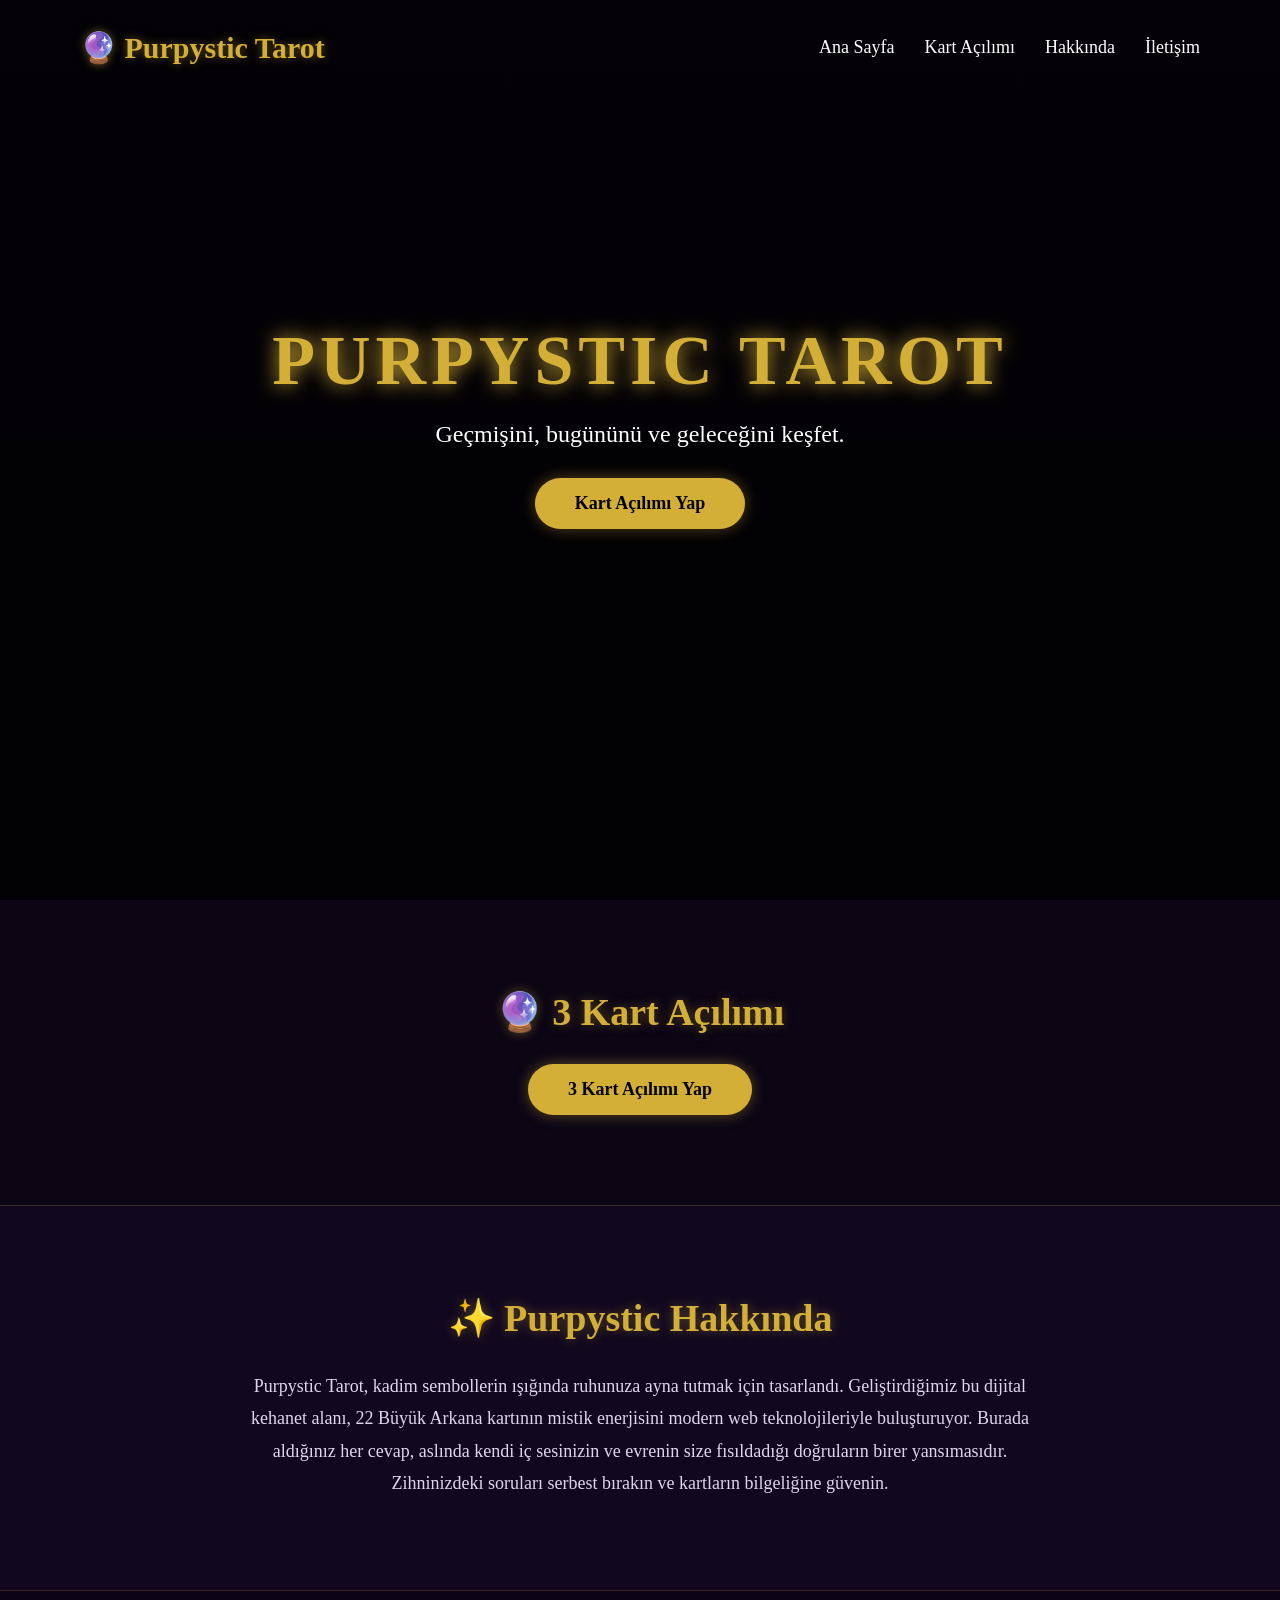
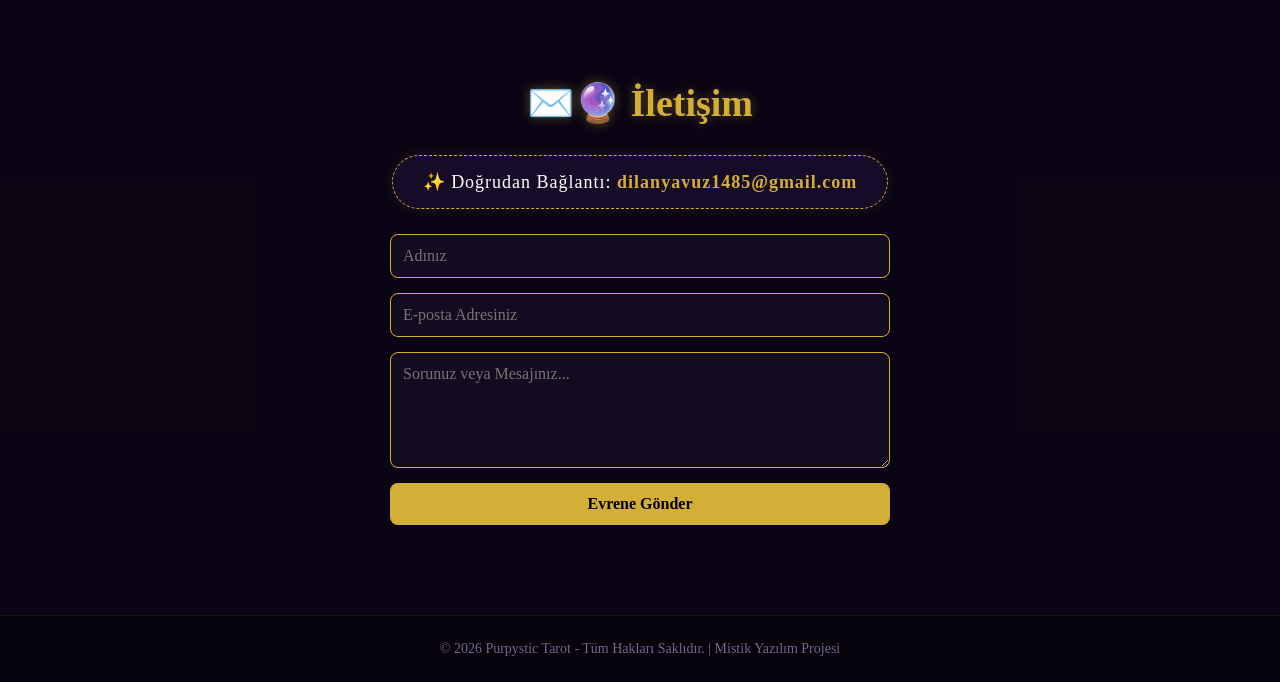
==== index.html @ 5834f72e "Rename tarot.html to index.html" ====
<!DOCTYPE html>
<html lang="tr">
<head>
    <meta charset="UTF-8">
    <meta name="viewport" content="width=device-width, initial-scale=1.0">
    <title>Purpystic Tarot</title>
    <style>
        /* GENEL SIFIRLAMA & AKIŞ */
        * {
            margin: 0;
            padding: 0;
            box-sizing: border-box;
            font-family: Georgia, serif;
        }

        html {
            scroll-behavior: smooth; /* Menüye basınca yumuşak kayma efekti */
        }

        body {
            /* Bilgisayarındaki özel arka plan resmi buraya bağlandı */
            background-image: url("C:/Users/dilan/Downloads/28d647e0-302f-4046-91f8-eb9c5093f979.jpg");
            background-size: cover;
            background-position: center;
            background-attachment: fixed;
            background-color: #0b0514; /* Resim yüklenmezse devreye girecek mistik taban rengi */
            color: white;
            overflow-x: hidden;
        }

        /* HERO / ANA SAYFA */
        .hero {
            min-height: 100vh;
            /* Yüklediğin arka planın üzerine yazıları okutabilmek için hafif bir karartma katmanı */
            background: linear-gradient(rgba(0,0,0,0.7), rgba(0,0,0,0.85));
        }

        .overlay {
            width: 100%;
            height: 100%;
            padding: 30px 80px;
        }

        /* SABİTÜST MENÜ (NAVBAR) */
        nav {
            display: flex;
            justify-content: space-between;
            align-items: center;
            position: relative;
            z-index: 10;
        }

        .logo {
            color: #d4af37;
            font-size: 30px;
            text-shadow: 0 0 10px rgba(212, 175, 55, 0.5);
        }

        nav ul {
            display: flex;
            list-style: none;
            gap: 30px;
        }

        nav a {
            text-decoration: none;
            color: white;
            font-size: 18px;
            transition: 0.3s;
        }

        nav a:hover {
            color: #d4af37;
        }

        /* HERO İÇERİK */
        .hero-content {
            height: 80vh;
            display: flex;
            flex-direction: column;
            justify-content: center;
            align-items: center;
            text-align: center;
        }

        .hero-content h1 {
            font-size: 70px;
            color: #d4af37;
            letter-spacing: 5px;
            margin-bottom: 20px;
            text-shadow: 0 0 20px #d4af37;
        }

        .hero-content p {
            font-size: 24px;
            margin-bottom: 30px;
        }

        /* ANA BUTON */
        .hero-content button {
            padding: 15px 40px;
            font-size: 18px;
            border: none;
            border-radius: 40px;
            background: #d4af37;
            color: black;
            cursor: pointer;
            transition: 0.3s;
            font-weight: bold;
            box-shadow: 0 0 15px rgba(212, 175, 55, 0.4);
        }

        .hero-content button:hover {
            transform: scale(1.08);
            background: white;
            box-shadow: 0 0 25px white;
        }

        /* ------------------------------------- */
        /* BÖLÜM (SECTION) ORTAK AYARLARI */
        /* ------------------------------------- */
        .section-padding {
            padding: 90px 40px;
            display: flex;
            flex-direction: column;
            align-items: center;
            justify-content: center;
        }

        .section-title {
            font-size: 38px;
            color: #d4af37;
            margin-bottom: 30px;
            text-align: center;
            text-shadow: 0 0 12px rgba(212, 175, 55, 0.4);
        }

        /* FAL SONUÇ ALANI */
        #result {
            background: rgba(15, 8, 25, 0.95);
            padding: 30px;
            border-radius: 20px;
            width: 100%;
            max-width: 950px;
            color: white;
            box-shadow: 0 0 30px #d4af37;
            border: 1px solid #d4af37;
            display: none; 
            margin-top: 30px;
            animation: fadeInArea 0.8s ease-in-out;
        }

        /* KARTLARIN YAN YANA DİZİLİMİ */
        .cards-container {
            display: flex;
            justify-content: space-around;
            gap: 20px;
            flex-wrap: wrap;
            margin-bottom: 30px;
        }

        .card-box {
            display: flex;
            flex-direction: column;
            align-items: center;
            width: 220px;
        }

        .card-box h3 {
            color: #d4af37;
            margin-bottom: 15px;
            letter-spacing: 1px;
            font-size: 18px;
            text-transform: uppercase;
        }

        /* 3D DÖNDÜRME ALANI */
        .flip-container {
            perspective: 1000px;
            width: 150px;
            height: 260px;
            cursor: pointer;
        }

        .flipper {
            position: relative;
            width: 100%;
            height: 100%;
            transform-style: preserve-3d;
            transition: transform 0.8s cubic-bezier(0.4, 0, 0.2, 1);
        }

        .flipper.flipped {
            transform: rotateY(180deg);
        }

        .front, .back {
            position: absolute;
            width: 100%;
            height: 100%;
            backface-visibility: hidden;
            border-radius: 10px;
            border: 2px solid #d4af37;
            box-shadow: 0 0 15px rgba(212, 175, 55, 0.3);
        }

        .front {
            background: #1a0f2e;
            background-image: radial-gradient(circle, #4a2574 20%, transparent 20%),
                              radial-gradient(circle, #4a2574 20%, transparent 20%);
            background-size: 12px 12px;
            background-position: 0 0, 6px 6px;
            z-index: 2;
            transform: rotateY(0deg);
            display: flex;
            justify-content: center;
            align-items: center;
        }
        
        .front::after {
            content: "🔮";
            font-size: 24px;
            opacity: 0.7;
        }

        .back {
            transform: rotateY(180deg);
        }

        .back img {
            width: 100%;
            height: 100%;
            border-radius: 8px;
            object-fit: cover;
        }

        /* KART YORUMLARI METİN ALANI */
        .readings-container {
            display: grid;
            grid-template-columns: 1fr 1fr 1fr;
            gap: 20px;
            border-top: 1px dashed rgba(214, 175, 55, 0.4);
            padding-top: 20px;
            text-align: left;
        }

        .reading-text {
            background: rgba(0, 0, 0, 0.4);
            padding: 15px;
            border-radius: 10px;
            border-left: 3px solid #d4af37;
            opacity: 0;
            transform: translateY(10px);
            transition: 0.5s ease-in-out;
        }

        .reading-text.show {
            opacity: 1;
            transform: translateY(0);
        }

        .reading-text h4 {
            color: #d4af37;
            margin-bottom: 5px;
        }

        /* ------------------------------------- */
        /* HAKKINDA BÖLÜMÜ */
        /* ------------------------------------- */
        #hakkinda {
            background: rgba(18, 9, 33, 0.85);
            border-top: 1px solid rgba(212, 175, 55, 0.2);
            border-bottom: 1px solid rgba(212, 175, 55, 0.2);
        }

        .about-content {
            max-width: 800px;
            text-align: center;
            font-size: 18px;
            line-height: 1.8;
            color: #e0d5ed;
        }

        /* ------------------------------------- */
        /* İLETİŞİM BÖLÜMÜ */
        /* ------------------------------------- */
        #iletisim {
            background: rgba(11, 5, 20, 0.9);
        }

        /* Mail adresi gösterim kutusu */
        .mail-box {
            background: rgba(26, 15, 46, 0.8);
            border: 1px dashed #d4af37;
            padding: 15px 30px;
            border-radius: 30px;
            margin-bottom: 25px;
            font-size: 18px;
            letter-spacing: 1px;
            box-shadow: 0 0 15px rgba(212, 175, 55, 0.1);
            transition: 0.3s;
        }

        .mail-box:hover {
            box-shadow: 0 0 20px rgba(212, 175, 55, 0.3);
            border-style: solid;
        }

        .mail-box a {
            color: #d4af37;
            text-decoration: none;
            font-weight: bold;
            transition: 0.3s;
        }

        .mail-box a:hover {
            color: white;
            text-shadow: 0 0 10px #d4af37;
        }

        .contact-form {
            width: 100%;
            max-width: 500px;
            display: flex;
            flex-direction: column;
            gap: 15px;
        }

        .contact-form input, .contact-form textarea {
            width: 100%;
            padding: 12px;
            background: rgba(25, 15, 40, 0.6);
            border: 1px solid #d4af37;
            border-radius: 8px;
            color: white;
            font-size: 16px;
            outline: none;
            transition: 0.3s;
        }

        .contact-form input:focus, .contact-form textarea:focus {
            box-shadow: 0 0 10px #d4af37;
            background: rgba(25, 15, 40, 0.9);
        }

        .contact-form button {
            padding: 12px;
            background: #d4af37;
            color: black;
            border: none;
            border-radius: 8px;
            font-size: 16px;
            font-weight: bold;
            cursor: pointer;
            transition: 0.3s;
        }

        .contact-form button:hover {
            background: white;
            box-shadow: 0 0 15px white;
        }

        /* FOOTER */
        footer {
            text-align: center;
            padding: 25px;
            background: #07030d;
            color: #77658c;
            font-size: 14px;
            border-top: 1px solid rgba(212, 175, 55, 0.1);
        }

        @keyframes fadeInArea {
            from { opacity: 0; transform: scale(0.95); }
            to { opacity: 1; transform: scale(1); }
        }

        /* Mobil Uyumluluk */
        @media (max-width: 768px) {
            .readings-container { grid-template-columns: 1fr; }
            .overlay { padding: 20px; }
            .hero-content h1 { font-size: 45px; }
            nav ul { display: none; } /* Mobilde menü taşmasın diye gizledik */
        }
    </style>
</head>
<body>

    <!-- ANA SAYFA -->
    <header class="hero" id="anasayfa">
        <div class="overlay">
            <nav>
                <h2 class="logo">🔮 Purpystic Tarot</h2>
                <ul>
                    <li><a href="#anasayfa">Ana Sayfa</a></li>
                    <li><a href="#acilim">Kart Açılımı</a></li>
                    <li><a href="#hakkinda">Hakkında</a></li>
                    <li><a href="#iletisim">İletişim</a></li>
                </ul>
            </nav>

            <div class="hero-content">
                <h1>PURPYSTIC TAROT</h1>
                <p>Geçmişini, bugününü ve geleceğini keşfet.</p>
                <button onclick="document.getElementById('acilim').scrollIntoView({behavior: 'smooth'})">Kart Açılımı Yap</button>
            </div>
        </div>
    </header>

    <!-- KART AÇILIMI BÖLÜMÜ -->
    <section class="section-padding" id="acilim">
        <h2 class="section-title">🔮 3 Kart Açılımı</h2>
        <button id="drawBtn" style="padding: 15px 40px; font-size: 18px; border: none; border-radius: 40px; background: #d4af37; color: black; cursor: pointer; font-weight: bold; transition: 0.3s; box-shadow: 0 0 15px rgba(212,175,55,0.4);">3 Kart Açılımı Yap</button>

        <div id="result">
            <div class="cards-container" id="cardsContainer"></div>
            <div class="readings-container" id="readingsContainer"></div>
        </div>
    </section>

    <!-- HAKKINDA BÖLÜMÜ -->
    <section class="section-padding" id="hakkinda">
        <h2 class="section-title">✨ Purpystic Hakkında</h2>
        <div class="about-content">
            <p>
                Purpystic Tarot, kadim sembollerin ışığında ruhunuza ayna tutmak için tasarlandı. 
                Geliştirdiğimiz bu dijital kehanet alanı, 22 Büyük Arkana kartının mistik enerjisini modern web teknolojileriyle buluşturuyor. 
                Burada aldığınız her cevap, aslında kendi iç sesinizin ve evrenin size fısıldadığı doğruların birer yansımasıdır. 
                Zihninizdeki soruları serbest bırakın ve kartların bilgeliğine güvenin.
            </p>
        </div>
    </section>

    <!-- İLETİŞİM BÖLÜMÜ -->
    <section class="section-padding" id="iletisim">
        <h2 class="section-title">✉️🔮 İletişim</h2>
        
        <!-- Gmail Yönlendirmeli Mail Alanı -->
        <div class="mail-box">
            ✨ Doğrudan Bağlantı: <a href="https://mail.google.com/mail/?view=cm&fs=1&to=dilanyavuz1485@gmail.com" target="_blank">dilanyavuz1485@gmail.com</a>
        </div>

        <!-- HEM MAİL GÖNDEREN HEM DE UYARI VEREN AKILLI FORM -->
        <form class="contact-form" id="mysticForm" action="https://formspree.io/f/xvzybndk" method="POST">
            <input type="text" name="Ad Soyad" placeholder="Adınız" required>
            <input type="email" name="E-posta" placeholder="E-posta Adresiniz" required>
            <textarea name="Mesaj" rows="5" placeholder="Sorunuz veya Mesajınız..." required></textarea>
            
            <button type="submit" id="submitBtn">Evrene Gönder</button>
        </form>
    </section>

    <!-- FOOTER -->
    <footer>
        &copy; 2026 Purpystic Tarot - Tüm Hakları Saklıdır. | Mistik Yazılım Projesi
    </footer>

    <!-- JAVASCRIPT KODLARI -->
    <script>
        const tarotDeck = [
            { name: "0 - The Fool (Deli / Mecnun)", meaning: "Yepyeni ve plansız başlangıçlar, risk alma, saf inanç ve özgürlük dönemi.", image: "https://upload.wikimedia.org/wikipedia/commons/9/90/RWS_Tarot_00_Fool.jpg" },
            { name: "I - The Magician (Büyücü)", meaning: "Yeteneklerin açığa çıkması, odaklanma gücü, isteklerini gerçeğe dönüştürme potansiyeli.", image: "https://upload.wikimedia.org/wikipedia/commons/d/de/RWS_Tarot_01_Magician.jpg" },
            { name: "II - The High Priestess (Azize)", meaning: "Güçlü sezgiler, gizem, bilinçaltının konuşması ve sabırla bekleme dönemi.", image: "https://upload.wikimedia.org/wikipedia/commons/8/88/RWS_Tarot_02_High_Priestess.jpg" },
            { name: "III - The Empress (İmparatoriçe)", meaning: "Bolluk, bereket, yaratıcılık, doğa ile bağ kurma ve şefkatli büyüme.", image: "https://upload.wikimedia.org/wikipedia/commons/d/d2/RWS_Tarot_03_Empress.jpg" },
            { name: "IV - The Emperor (İmparator)", meaning: "Otorite, düzen, mantık, finansal veya yönetsel istikrar ve koruma gücü.", image: "https://upload.wikimedia.org/wikipedia/commons/thumb/c/c3/RWS_Tarot_04_Emperor.jpg/960px-RWS_Tarot_04_Emperor.jpg" },
            { name: "V - The Hierophant (Aziz / Peder)", meaning: "Gelenekler, ruhsal rehberlik, eğitim, kurallara uyma ve inanç dünyası.", image: "https://upload.wikimedia.org/wikipedia/commons/8/8d/RWS_Tarot_05_Hierophant.jpg" },
            { name: "VI - The Lovers (Aşıklar)", meaning: "Önemli seçimler, ilişkilerde uyum, kalbin sesini dinleme ve büyük kararlar.", image: "https://upload.wikimedia.org/wikipedia/commons/thumb/d/db/RWS_Tarot_06_Lovers.jpg/960px-RWS_Tarot_06_Lovers.jpg" },
            { name: "VII - The Chariot (Araba)", meaning: "Zafer, kararlılık, zorlukların üstesinden gelme ve kontrolü ele alma.", image: "https://upload.wikimedia.org/wikipedia/commons/9/9b/RWS_Tarot_07_Chariot.jpg" },
            { name: "VIII - Strength (Güç)", meaning: "İçsel güç, sabır, şefkatle gelen cesaret ve dürtüleri kontrol etme başarısı.", image: "https://upload.wikimedia.org/wikipedia/commons/f/f5/RWS_Tarot_08_Strength.jpg" },
            { name: "IX - The Hermit (Ermiş)", meaning: "İçsel yolculuk, yalnızlık ihtiyacı, bilgelik arayışı ve derin düşünme.", image: "https://upload.wikimedia.org/wikipedia/commons/4/4d/RWS_Tarot_09_Hermit.jpg" },
            { name: "X - Wheel of Fortune (Kader Çarkı)", meaning: "Kaderin dönmesi, şans, beklenmedik değişimler ogün hayatın yeni döngüsü.", image: "https://upload.wikimedia.org/wikipedia/commons/3/3c/RWS_Tarot_10_Wheel_of_Fortune.jpg" },
            { name: "XI - Justice (Adalet)", meaning: "Dürüstlük, hak edilenin alınması, sebep-sonuç ilişkileri ve hukuki/mantıksal kararlar.", image: "https://upload.wikimedia.org/wikipedia/commons/e/e0/RWS_Tarot_11_Justice.jpg" },
            { name: "XII - The Hanged Man (Asılan Adam)", meaning: "Olaylara farklı perspektiften bakma, fedakarlık, duraklama ve teslimiyet.", image: "https://upload.wikimedia.org/wikipedia/commons/2/2b/RWS_Tarot_12_Hanged_Man.jpg" },
            { name: "XIII - Death (Ölüm)", meaning: "Korkulmamalıdır; eski bir dönemin bitişi, kaçınılmaz dönüşüm ve yeniden doğuş.", image: "https://upload.wikimedia.org/wikipedia/commons/d/d7/RWS_Tarot_13_Death.jpg" },
            { name: "XIV - Temperance (Denge)", meaning: "Uyum, ölçülü olmak, sabır, zıtlıkları birleştirme ve ruhsal huzur.", image: "https://upload.wikimedia.org/wikipedia/commons/f/f8/RWS_Tarot_14_Temperance.jpg" },
            { name: "XV - The Devil (Şeytan)", meaning: "Maddi dünyaya bağımlılık, takıntılar, korkularla yüzleşme ve zincirleri kırma vakti.", image: "https://upload.wikimedia.org/wikipedia/commons/5/55/RWS_Tarot_15_Devil.jpg" },
            { name: "XVI - The Tower (Yıkılan Kule)", meaning: "Ani sarsıcı değişimler, eski tabuların yıkılması ve ardından gelecek özgürlük.", image: "https://upload.wikimedia.org/wikipedia/commons/5/53/RWS_Tarot_16_Tower.jpg" },
            { name: "XVII - The Star (Yıldız)", meaning: "Umut, şifa, geleceğe duyulan güven, ilham ve karanlık günlerin sonu.", image: "https://upload.wikimedia.org/wikipedia/commons/d/db/RWS_Tarot_17_Star.jpg" },
            { name: "XVIII - The Moon (Ay)", meaning: "İllüzyonlar, belirsizlikler, sırlar ve yüzeye çıkan bilinçaltı korkuları.", image: "https://upload.wikimedia.org/wikipedia/commons/thumb/0/03/The_Moon%2C_Waite-Smith_Tarot_Deck%2C_Yale_University.jpg/960px-The_Moon%2C_Waite-Smith_Tarot_Deck%2C_Yale_University.jpg" },
            { name: "XIX - The Sun (Güneş)", meaning: "Büyük başarı, neşe, canlılık, netlik, özgüven ve parıldama dönemi.", image: "https://upload.wikimedia.org/wikipedia/commons/1/17/RWS_Tarot_19_Sun.jpg" },
            { name: "XX - Judgement (Mahkeme / Uyanış)", meaning: "Geçmişin değerlendirilmesi, içsel uyanış, çağrıya kulak verme ve kefaret.", image: "https://upload.wikimedia.org/wikipedia/commons/d/dd/RWS_Tarot_20_Judgement.jpg" },
            { name: "XXI - The World (Dünya)", meaning: "Bir döngünün başarıyla tamamlanması, bütünlük, zafer ve küresel başarı.", image: "https://upload.wikimedia.org/wikipedia/commons/f/ff/RWS_Tarot_21_World.jpg" }
        ];

        const button = document.getElementById("drawBtn");
        const result = document.getElementById("result");
        const cardsContainer = document.getElementById("cardsContainer");
        const readingsContainer = document.getElementById("readingsContainer");

        // Bilgisayarındaki özel ses dosyasının yolu buraya bağlandı
        const flipSound = new Audio("C:/Users/dilan/Downloads/universfield-magic-03-278824.mp3");

        button.addEventListener("click", () => {
            const shuffled = [...tarotDeck].sort(() => 0.5 - Math.random());
            const selectedCards = shuffled.slice(0, 3); 
            const periods = ["Geçmiş", "Şimdi", "Gelecek"];

            cardsContainer.innerHTML = "";
            readingsContainer.innerHTML = "";
            result.style.display = "block";

            selectedCards.forEach((card, index) => {
                const cardBox = document.createElement("div");
                cardBox.className = "card-box";
                cardBox.innerHTML = `
                    <h3>${periods[index]}</h3>
                    <div class="flip-container" data-index="${index}">
                        <div class="flipper" id="flipper-${index}">
                            <div class="front"></div>
                            <div class="back">
                                <img src="${card.image}" alt="${card.name}">
                            </div>
                        </div>
                    </div>
                `;
                cardsContainer.appendChild(cardBox);

                const readingText = document.createElement("div");
                readingText.className = "reading-text";
                readingText.id = `reading-${index}`;
                readingText.innerHTML = `
                    <h4>${card.name}</h4>
                    <p>${card.meaning}</p>
                `;
                readingsContainer.appendChild(readingText);

                const flipContainer = cardBox.querySelector(".flip-container");
                flipContainer.addEventListener("click", () => {
                    const flipper = document.getElementById(`flipper-${index}`);
                    const textZone = document.getElementById(`reading-${index}`);

                    if (!flipper.classList.contains("flipped")) {
                        flipSound.currentTime = 0;
                        flipSound.play();

                        flipper.classList.add("flipped");
                        
                        setTimeout(() => {
                            textZone.classList.add("show");
                        }, 400);
                    }
                });
            });

            result.scrollIntoView({ behavior: 'smooth' });
        });

        // -------------------------------------------------------------
        // ARKA PLANDA MAİL GÖNDERME VE YILDIZLAR UYARISI SİHİRBAZI
        // -------------------------------------------------------------
        const mysticForm = document.getElementById("mysticForm");
        const submitBtn = document.getElementById("submitBtn");

        mysticForm.addEventListener("submit", function(event) {
            event.preventDefault(); // Sayfa yenilenmesini engelle
            
            submitBtn.textContent = "Bağlantı kuruluyor...";
            submitBtn.disabled = true;

            // Verileri arka planda Formspree'ye gönder
            const formData = new FormData(mysticForm);
            
            fetch(mysticForm.action, {
                method: "POST",
                body: formData,
                headers: { 'Accept': 'application/json' }
            })
            .then(response => {
                if (response.ok) {
                    alert("Mesajınız yıldızlara iletildi! 🔮"); // İstediğin uyarı penceresi
                    mysticForm.reset(); // Kutuları temizle
                } else {
                    alert("Mistik bağ kurulamadı, lütfen tekrar deneyin.");
                }
            })
            .catch(error => {
                alert("Bir hata oluştu, enerji akışı kesildi.");
            })
            .finally(() => {
                submitBtn.textContent = "Evrene Gönder";
                submitBtn.disabled = false;
            });
        });
    </script>
</body>
</html>
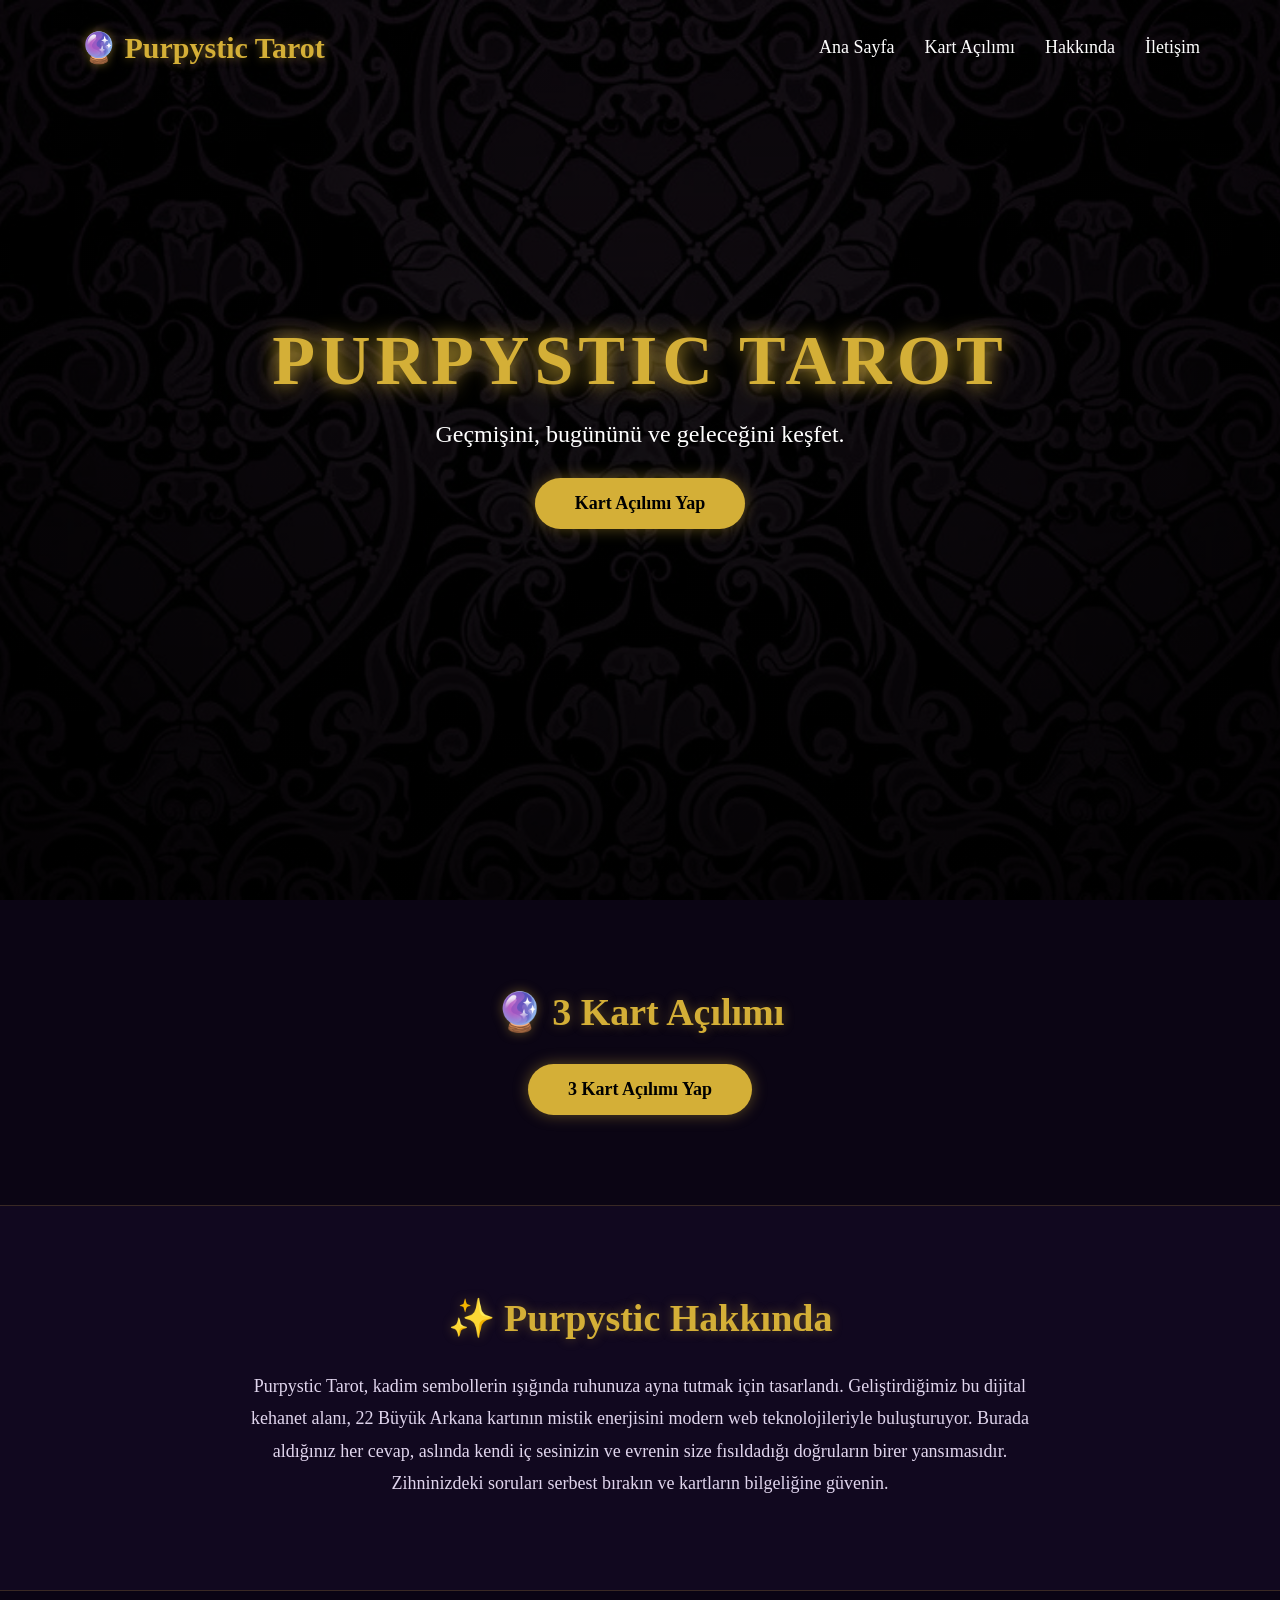
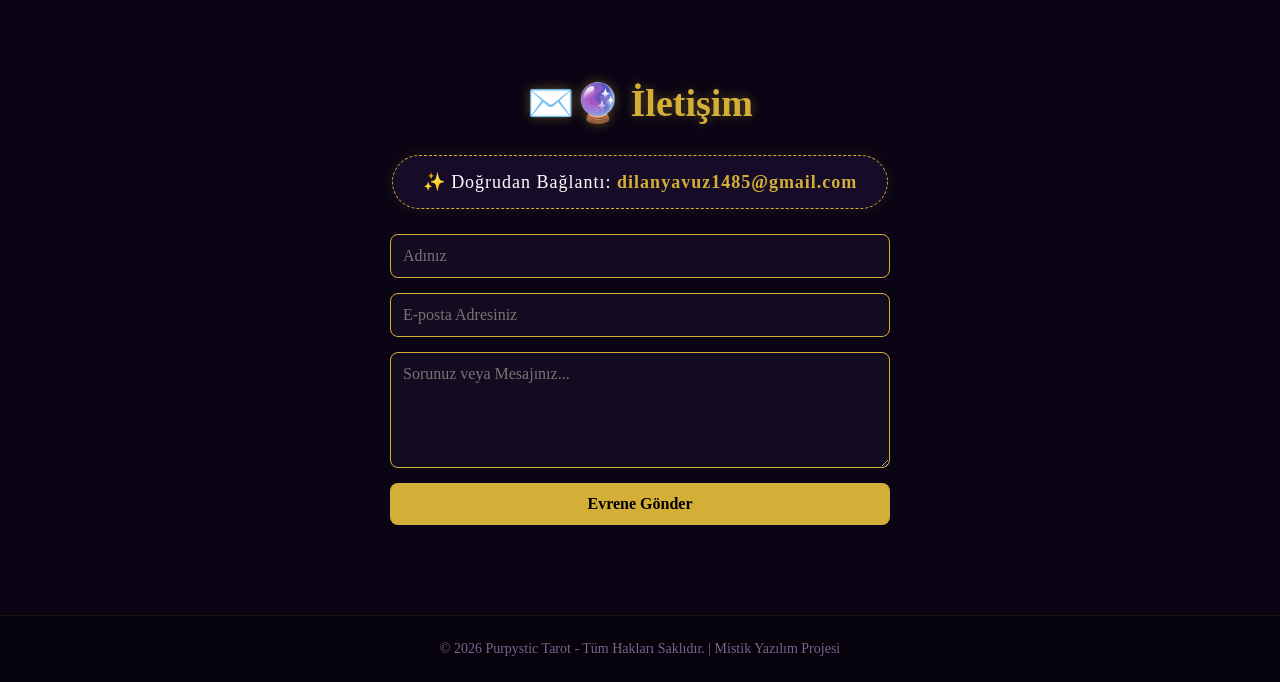
==== commit 2f5ac6ad: "Add files via upload" ====
--- a/index.html
+++ b/index.html
@@ -4,385 +4,9 @@
     <meta charset="UTF-8">
     <meta name="viewport" content="width=device-width, initial-scale=1.0">
     <title>Purpystic Tarot</title>
-    <style>
-        /* GENEL SIFIRLAMA & AKIŞ */
-        * {
-            margin: 0;
-            padding: 0;
-            box-sizing: border-box;
-            font-family: Georgia, serif;
-        }
 
-        html {
-            scroll-behavior: smooth; /* Menüye basınca yumuşak kayma efekti */
-        }
-
-        body {
-            /* Bilgisayarındaki özel arka plan resmi buraya bağlandı */
-            background-image: url("C:/Users/dilan/Downloads/28d647e0-302f-4046-91f8-eb9c5093f979.jpg");
-            background-size: cover;
-            background-position: center;
-            background-attachment: fixed;
-            background-color: #0b0514; /* Resim yüklenmezse devreye girecek mistik taban rengi */
-            color: white;
-            overflow-x: hidden;
-        }
-
-        /* HERO / ANA SAYFA */
-        .hero {
-            min-height: 100vh;
-            /* Yüklediğin arka planın üzerine yazıları okutabilmek için hafif bir karartma katmanı */
-            background: linear-gradient(rgba(0,0,0,0.7), rgba(0,0,0,0.85));
-        }
-
-        .overlay {
-            width: 100%;
-            height: 100%;
-            padding: 30px 80px;
-        }
-
-        /* SABİTÜST MENÜ (NAVBAR) */
-        nav {
-            display: flex;
-            justify-content: space-between;
-            align-items: center;
-            position: relative;
-            z-index: 10;
-        }
-
-        .logo {
-            color: #d4af37;
-            font-size: 30px;
-            text-shadow: 0 0 10px rgba(212, 175, 55, 0.5);
-        }
-
-        nav ul {
-            display: flex;
-            list-style: none;
-            gap: 30px;
-        }
-
-        nav a {
-            text-decoration: none;
-            color: white;
-            font-size: 18px;
-            transition: 0.3s;
-        }
-
-        nav a:hover {
-            color: #d4af37;
-        }
-
-        /* HERO İÇERİK */
-        .hero-content {
-            height: 80vh;
-            display: flex;
-            flex-direction: column;
-            justify-content: center;
-            align-items: center;
-            text-align: center;
-        }
-
-        .hero-content h1 {
-            font-size: 70px;
-            color: #d4af37;
-            letter-spacing: 5px;
-            margin-bottom: 20px;
-            text-shadow: 0 0 20px #d4af37;
-        }
-
-        .hero-content p {
-            font-size: 24px;
-            margin-bottom: 30px;
-        }
-
-        /* ANA BUTON */
-        .hero-content button {
-            padding: 15px 40px;
-            font-size: 18px;
-            border: none;
-            border-radius: 40px;
-            background: #d4af37;
-            color: black;
-            cursor: pointer;
-            transition: 0.3s;
-            font-weight: bold;
-            box-shadow: 0 0 15px rgba(212, 175, 55, 0.4);
-        }
-
-        .hero-content button:hover {
-            transform: scale(1.08);
-            background: white;
-            box-shadow: 0 0 25px white;
-        }
-
-        /* ------------------------------------- */
-        /* BÖLÜM (SECTION) ORTAK AYARLARI */
-        /* ------------------------------------- */
-        .section-padding {
-            padding: 90px 40px;
-            display: flex;
-            flex-direction: column;
-            align-items: center;
-            justify-content: center;
-        }
-
-        .section-title {
-            font-size: 38px;
-            color: #d4af37;
-            margin-bottom: 30px;
-            text-align: center;
-            text-shadow: 0 0 12px rgba(212, 175, 55, 0.4);
-        }
-
-        /* FAL SONUÇ ALANI */
-        #result {
-            background: rgba(15, 8, 25, 0.95);
-            padding: 30px;
-            border-radius: 20px;
-            width: 100%;
-            max-width: 950px;
-            color: white;
-            box-shadow: 0 0 30px #d4af37;
-            border: 1px solid #d4af37;
-            display: none; 
-            margin-top: 30px;
-            animation: fadeInArea 0.8s ease-in-out;
-        }
-
-        /* KARTLARIN YAN YANA DİZİLİMİ */
-        .cards-container {
-            display: flex;
-            justify-content: space-around;
-            gap: 20px;
-            flex-wrap: wrap;
-            margin-bottom: 30px;
-        }
-
-        .card-box {
-            display: flex;
-            flex-direction: column;
-            align-items: center;
-            width: 220px;
-        }
-
-        .card-box h3 {
-            color: #d4af37;
-            margin-bottom: 15px;
-            letter-spacing: 1px;
-            font-size: 18px;
-            text-transform: uppercase;
-        }
-
-        /* 3D DÖNDÜRME ALANI */
-        .flip-container {
-            perspective: 1000px;
-            width: 150px;
-            height: 260px;
-            cursor: pointer;
-        }
-
-        .flipper {
-            position: relative;
-            width: 100%;
-            height: 100%;
-            transform-style: preserve-3d;
-            transition: transform 0.8s cubic-bezier(0.4, 0, 0.2, 1);
-        }
-
-        .flipper.flipped {
-            transform: rotateY(180deg);
-        }
-
-        .front, .back {
-            position: absolute;
-            width: 100%;
-            height: 100%;
-            backface-visibility: hidden;
-            border-radius: 10px;
-            border: 2px solid #d4af37;
-            box-shadow: 0 0 15px rgba(212, 175, 55, 0.3);
-        }
-
-        .front {
-            background: #1a0f2e;
-            background-image: radial-gradient(circle, #4a2574 20%, transparent 20%),
-                              radial-gradient(circle, #4a2574 20%, transparent 20%);
-            background-size: 12px 12px;
-            background-position: 0 0, 6px 6px;
-            z-index: 2;
-            transform: rotateY(0deg);
-            display: flex;
-            justify-content: center;
-            align-items: center;
-        }
-        
-        .front::after {
-            content: "🔮";
-            font-size: 24px;
-            opacity: 0.7;
-        }
-
-        .back {
-            transform: rotateY(180deg);
-        }
-
-        .back img {
-            width: 100%;
-            height: 100%;
-            border-radius: 8px;
-            object-fit: cover;
-        }
-
-        /* KART YORUMLARI METİN ALANI */
-        .readings-container {
-            display: grid;
-            grid-template-columns: 1fr 1fr 1fr;
-            gap: 20px;
-            border-top: 1px dashed rgba(214, 175, 55, 0.4);
-            padding-top: 20px;
-            text-align: left;
-        }
-
-        .reading-text {
-            background: rgba(0, 0, 0, 0.4);
-            padding: 15px;
-            border-radius: 10px;
-            border-left: 3px solid #d4af37;
-            opacity: 0;
-            transform: translateY(10px);
-            transition: 0.5s ease-in-out;
-        }
-
-        .reading-text.show {
-            opacity: 1;
-            transform: translateY(0);
-        }
-
-        .reading-text h4 {
-            color: #d4af37;
-            margin-bottom: 5px;
-        }
-
-        /* ------------------------------------- */
-        /* HAKKINDA BÖLÜMÜ */
-        /* ------------------------------------- */
-        #hakkinda {
-            background: rgba(18, 9, 33, 0.85);
-            border-top: 1px solid rgba(212, 175, 55, 0.2);
-            border-bottom: 1px solid rgba(212, 175, 55, 0.2);
-        }
-
-        .about-content {
-            max-width: 800px;
-            text-align: center;
-            font-size: 18px;
-            line-height: 1.8;
-            color: #e0d5ed;
-        }
-
-        /* ------------------------------------- */
-        /* İLETİŞİM BÖLÜMÜ */
-        /* ------------------------------------- */
-        #iletisim {
-            background: rgba(11, 5, 20, 0.9);
-        }
-
-        /* Mail adresi gösterim kutusu */
-        .mail-box {
-            background: rgba(26, 15, 46, 0.8);
-            border: 1px dashed #d4af37;
-            padding: 15px 30px;
-            border-radius: 30px;
-            margin-bottom: 25px;
-            font-size: 18px;
-            letter-spacing: 1px;
-            box-shadow: 0 0 15px rgba(212, 175, 55, 0.1);
-            transition: 0.3s;
-        }
-
-        .mail-box:hover {
-            box-shadow: 0 0 20px rgba(212, 175, 55, 0.3);
-            border-style: solid;
-        }
-
-        .mail-box a {
-            color: #d4af37;
-            text-decoration: none;
-            font-weight: bold;
-            transition: 0.3s;
-        }
-
-        .mail-box a:hover {
-            color: white;
-            text-shadow: 0 0 10px #d4af37;
-        }
-
-        .contact-form {
-            width: 100%;
-            max-width: 500px;
-            display: flex;
-            flex-direction: column;
-            gap: 15px;
-        }
-
-        .contact-form input, .contact-form textarea {
-            width: 100%;
-            padding: 12px;
-            background: rgba(25, 15, 40, 0.6);
-            border: 1px solid #d4af37;
-            border-radius: 8px;
-            color: white;
-            font-size: 16px;
-            outline: none;
-            transition: 0.3s;
-        }
-
-        .contact-form input:focus, .contact-form textarea:focus {
-            box-shadow: 0 0 10px #d4af37;
-            background: rgba(25, 15, 40, 0.9);
-        }
-
-        .contact-form button {
-            padding: 12px;
-            background: #d4af37;
-            color: black;
-            border: none;
-            border-radius: 8px;
-            font-size: 16px;
-            font-weight: bold;
-            cursor: pointer;
-            transition: 0.3s;
-        }
-
-        .contact-form button:hover {
-            background: white;
-            box-shadow: 0 0 15px white;
-        }
-
-        /* FOOTER */
-        footer {
-            text-align: center;
-            padding: 25px;
-            background: #07030d;
-            color: #77658c;
-            font-size: 14px;
-            border-top: 1px solid rgba(212, 175, 55, 0.1);
-        }
-
-        @keyframes fadeInArea {
-            from { opacity: 0; transform: scale(0.95); }
-            to { opacity: 1; transform: scale(1); }
-        }
-
-        /* Mobil Uyumluluk */
-        @media (max-width: 768px) {
-            .readings-container { grid-template-columns: 1fr; }
-            .overlay { padding: 20px; }
-            .hero-content h1 { font-size: 45px; }
-            nav ul { display: none; } /* Mobilde menü taşmasın diye gizledik */
-        }
-    </style>
+    <link rel="stylesheet" href="style.css">
+    
 </head>
 <body>
 
@@ -455,132 +79,7 @@
         &copy; 2026 Purpystic Tarot - Tüm Hakları Saklıdır. | Mistik Yazılım Projesi
     </footer>
 
-    <!-- JAVASCRIPT KODLARI -->
-    <script>
-        const tarotDeck = [
-            { name: "0 - The Fool (Deli / Mecnun)", meaning: "Yepyeni ve plansız başlangıçlar, risk alma, saf inanç ve özgürlük dönemi.", image: "https://upload.wikimedia.org/wikipedia/commons/9/90/RWS_Tarot_00_Fool.jpg" },
-            { name: "I - The Magician (Büyücü)", meaning: "Yeteneklerin açığa çıkması, odaklanma gücü, isteklerini gerçeğe dönüştürme potansiyeli.", image: "https://upload.wikimedia.org/wikipedia/commons/d/de/RWS_Tarot_01_Magician.jpg" },
-            { name: "II - The High Priestess (Azize)", meaning: "Güçlü sezgiler, gizem, bilinçaltının konuşması ve sabırla bekleme dönemi.", image: "https://upload.wikimedia.org/wikipedia/commons/8/88/RWS_Tarot_02_High_Priestess.jpg" },
-            { name: "III - The Empress (İmparatoriçe)", meaning: "Bolluk, bereket, yaratıcılık, doğa ile bağ kurma ve şefkatli büyüme.", image: "https://upload.wikimedia.org/wikipedia/commons/d/d2/RWS_Tarot_03_Empress.jpg" },
-            { name: "IV - The Emperor (İmparator)", meaning: "Otorite, düzen, mantık, finansal veya yönetsel istikrar ve koruma gücü.", image: "https://upload.wikimedia.org/wikipedia/commons/thumb/c/c3/RWS_Tarot_04_Emperor.jpg/960px-RWS_Tarot_04_Emperor.jpg" },
-            { name: "V - The Hierophant (Aziz / Peder)", meaning: "Gelenekler, ruhsal rehberlik, eğitim, kurallara uyma ve inanç dünyası.", image: "https://upload.wikimedia.org/wikipedia/commons/8/8d/RWS_Tarot_05_Hierophant.jpg" },
-            { name: "VI - The Lovers (Aşıklar)", meaning: "Önemli seçimler, ilişkilerde uyum, kalbin sesini dinleme ve büyük kararlar.", image: "https://upload.wikimedia.org/wikipedia/commons/thumb/d/db/RWS_Tarot_06_Lovers.jpg/960px-RWS_Tarot_06_Lovers.jpg" },
-            { name: "VII - The Chariot (Araba)", meaning: "Zafer, kararlılık, zorlukların üstesinden gelme ve kontrolü ele alma.", image: "https://upload.wikimedia.org/wikipedia/commons/9/9b/RWS_Tarot_07_Chariot.jpg" },
-            { name: "VIII - Strength (Güç)", meaning: "İçsel güç, sabır, şefkatle gelen cesaret ve dürtüleri kontrol etme başarısı.", image: "https://upload.wikimedia.org/wikipedia/commons/f/f5/RWS_Tarot_08_Strength.jpg" },
-            { name: "IX - The Hermit (Ermiş)", meaning: "İçsel yolculuk, yalnızlık ihtiyacı, bilgelik arayışı ve derin düşünme.", image: "https://upload.wikimedia.org/wikipedia/commons/4/4d/RWS_Tarot_09_Hermit.jpg" },
-            { name: "X - Wheel of Fortune (Kader Çarkı)", meaning: "Kaderin dönmesi, şans, beklenmedik değişimler ogün hayatın yeni döngüsü.", image: "https://upload.wikimedia.org/wikipedia/commons/3/3c/RWS_Tarot_10_Wheel_of_Fortune.jpg" },
-            { name: "XI - Justice (Adalet)", meaning: "Dürüstlük, hak edilenin alınması, sebep-sonuç ilişkileri ve hukuki/mantıksal kararlar.", image: "https://upload.wikimedia.org/wikipedia/commons/e/e0/RWS_Tarot_11_Justice.jpg" },
-            { name: "XII - The Hanged Man (Asılan Adam)", meaning: "Olaylara farklı perspektiften bakma, fedakarlık, duraklama ve teslimiyet.", image: "https://upload.wikimedia.org/wikipedia/commons/2/2b/RWS_Tarot_12_Hanged_Man.jpg" },
-            { name: "XIII - Death (Ölüm)", meaning: "Korkulmamalıdır; eski bir dönemin bitişi, kaçınılmaz dönüşüm ve yeniden doğuş.", image: "https://upload.wikimedia.org/wikipedia/commons/d/d7/RWS_Tarot_13_Death.jpg" },
-            { name: "XIV - Temperance (Denge)", meaning: "Uyum, ölçülü olmak, sabır, zıtlıkları birleştirme ve ruhsal huzur.", image: "https://upload.wikimedia.org/wikipedia/commons/f/f8/RWS_Tarot_14_Temperance.jpg" },
-            { name: "XV - The Devil (Şeytan)", meaning: "Maddi dünyaya bağımlılık, takıntılar, korkularla yüzleşme ve zincirleri kırma vakti.", image: "https://upload.wikimedia.org/wikipedia/commons/5/55/RWS_Tarot_15_Devil.jpg" },
-            { name: "XVI - The Tower (Yıkılan Kule)", meaning: "Ani sarsıcı değişimler, eski tabuların yıkılması ve ardından gelecek özgürlük.", image: "https://upload.wikimedia.org/wikipedia/commons/5/53/RWS_Tarot_16_Tower.jpg" },
-            { name: "XVII - The Star (Yıldız)", meaning: "Umut, şifa, geleceğe duyulan güven, ilham ve karanlık günlerin sonu.", image: "https://upload.wikimedia.org/wikipedia/commons/d/db/RWS_Tarot_17_Star.jpg" },
-            { name: "XVIII - The Moon (Ay)", meaning: "İllüzyonlar, belirsizlikler, sırlar ve yüzeye çıkan bilinçaltı korkuları.", image: "https://upload.wikimedia.org/wikipedia/commons/thumb/0/03/The_Moon%2C_Waite-Smith_Tarot_Deck%2C_Yale_University.jpg/960px-The_Moon%2C_Waite-Smith_Tarot_Deck%2C_Yale_University.jpg" },
-            { name: "XIX - The Sun (Güneş)", meaning: "Büyük başarı, neşe, canlılık, netlik, özgüven ve parıldama dönemi.", image: "https://upload.wikimedia.org/wikipedia/commons/1/17/RWS_Tarot_19_Sun.jpg" },
-            { name: "XX - Judgement (Mahkeme / Uyanış)", meaning: "Geçmişin değerlendirilmesi, içsel uyanış, çağrıya kulak verme ve kefaret.", image: "https://upload.wikimedia.org/wikipedia/commons/d/dd/RWS_Tarot_20_Judgement.jpg" },
-            { name: "XXI - The World (Dünya)", meaning: "Bir döngünün başarıyla tamamlanması, bütünlük, zafer ve küresel başarı.", image: "https://upload.wikimedia.org/wikipedia/commons/f/ff/RWS_Tarot_21_World.jpg" }
-        ];
+<script src="script.js"></script>
 
-        const button = document.getElementById("drawBtn");
-        const result = document.getElementById("result");
-        const cardsContainer = document.getElementById("cardsContainer");
-        const readingsContainer = document.getElementById("readingsContainer");
-
-        // Bilgisayarındaki özel ses dosyasının yolu buraya bağlandı
-        const flipSound = new Audio("C:/Users/dilan/Downloads/universfield-magic-03-278824.mp3");
-
-        button.addEventListener("click", () => {
-            const shuffled = [...tarotDeck].sort(() => 0.5 - Math.random());
-            const selectedCards = shuffled.slice(0, 3); 
-            const periods = ["Geçmiş", "Şimdi", "Gelecek"];
-
-            cardsContainer.innerHTML = "";
-            readingsContainer.innerHTML = "";
-            result.style.display = "block";
-
-            selectedCards.forEach((card, index) => {
-                const cardBox = document.createElement("div");
-                cardBox.className = "card-box";
-                cardBox.innerHTML = `
-                    <h3>${periods[index]}</h3>
-                    <div class="flip-container" data-index="${index}">
-                        <div class="flipper" id="flipper-${index}">
-                            <div class="front"></div>
-                            <div class="back">
-                                <img src="${card.image}" alt="${card.name}">
-                            </div>
-                        </div>
-                    </div>
-                `;
-                cardsContainer.appendChild(cardBox);
-
-                const readingText = document.createElement("div");
-                readingText.className = "reading-text";
-                readingText.id = `reading-${index}`;
-                readingText.innerHTML = `
-                    <h4>${card.name}</h4>
-                    <p>${card.meaning}</p>
-                `;
-                readingsContainer.appendChild(readingText);
-
-                const flipContainer = cardBox.querySelector(".flip-container");
-                flipContainer.addEventListener("click", () => {
-                    const flipper = document.getElementById(`flipper-${index}`);
-                    const textZone = document.getElementById(`reading-${index}`);
-
-                    if (!flipper.classList.contains("flipped")) {
-                        flipSound.currentTime = 0;
-                        flipSound.play();
-
-                        flipper.classList.add("flipped");
-                        
-                        setTimeout(() => {
-                            textZone.classList.add("show");
-                        }, 400);
-                    }
-                });
-            });
-
-            result.scrollIntoView({ behavior: 'smooth' });
-        });
-
-        // -------------------------------------------------------------
-        // ARKA PLANDA MAİL GÖNDERME VE YILDIZLAR UYARISI SİHİRBAZI
-        // -------------------------------------------------------------
-        const mysticForm = document.getElementById("mysticForm");
-        const submitBtn = document.getElementById("submitBtn");
-
-        mysticForm.addEventListener("submit", function(event) {
-            event.preventDefault(); // Sayfa yenilenmesini engelle
-            
-            submitBtn.textContent = "Bağlantı kuruluyor...";
-            submitBtn.disabled = true;
-
-            // Verileri arka planda Formspree'ye gönder
-            const formData = new FormData(mysticForm);
-            
-            fetch(mysticForm.action, {
-                method: "POST",
-                body: formData,
-                headers: { 'Accept': 'application/json' }
-            })
-            .then(response => {
-                if (response.ok) {
-                    alert("Mesajınız yıldızlara iletildi! 🔮"); // İstediğin uyarı penceresi
-                    mysticForm.reset(); // Kutuları temizle
-                } else {
-                    alert("Mistik bağ kurulamadı, lütfen tekrar deneyin.");
-                }
-            })
-            .catch(error => {
-                alert("Bir hata oluştu, enerji akışı kesildi.");
-            })
-            .finally(() => {
-                submitBtn.textContent = "Evrene Gönder";
-                submitBtn.disabled = false;
-            });
-        });
-    </script>
 </body>
-</html>
+</html>
--- a/style.css
+++ b/style.css
@@ -0,0 +1,377 @@
+        /* GENEL SIFIRLAMA & AKIŞ */
+        * {
+            margin: 0;
+            padding: 0;
+            box-sizing: border-box;
+            font-family: Georgia, serif;
+        }
+
+        html {
+            scroll-behavior: smooth; /* Menüye basınca yumuşak kayma efekti */
+        }
+
+        body {
+            /* Bilgisayarındaki özel arka plan resmi buraya bağlandı */
+            background-image: url("arkaplan.jpg");
+            background-size: cover;
+            background-position: center;
+            background-attachment: fixed;
+            background-color: #0b0514; /* Resim yüklenmezse devreye girecek mistik taban rengi */
+            color: white;
+            overflow-x: hidden;
+        }
+
+        /* HERO / ANA SAYFA */
+        .hero {
+            min-height: 100vh;
+            /* Yüklediğin arka planın üzerine yazıları okutabilmek için hafif bir karartma katmanı */
+            background: linear-gradient(rgba(0,0,0,0.7), rgba(0,0,0,0.85));
+        }
+
+        .overlay {
+            width: 100%;
+            height: 100%;
+            padding: 30px 80px;
+        }
+
+        /* SABİTÜST MENÜ (NAVBAR) */
+        nav {
+            display: flex;
+            justify-content: space-between;
+            align-items: center;
+            position: relative;
+            z-index: 10;
+        }
+
+        .logo {
+            color: #d4af37;
+            font-size: 30px;
+            text-shadow: 0 0 10px rgba(212, 175, 55, 0.5);
+        }
+
+        nav ul {
+            display: flex;
+            list-style: none;
+            gap: 30px;
+        }
+
+        nav a {
+            text-decoration: none;
+            color: white;
+            font-size: 18px;
+            transition: 0.3s;
+        }
+
+        nav a:hover {
+            color: #d4af37;
+        }
+
+        /* HERO İÇERİK */
+        .hero-content {
+            height: 80vh;
+            display: flex;
+            flex-direction: column;
+            justify-content: center;
+            align-items: center;
+            text-align: center;
+        }
+
+        .hero-content h1 {
+            font-size: 70px;
+            color: #d4af37;
+            letter-spacing: 5px;
+            margin-bottom: 20px;
+            text-shadow: 0 0 20px #d4af37;
+        }
+
+        .hero-content p {
+            font-size: 24px;
+            margin-bottom: 30px;
+        }
+
+        /* ANA BUTON */
+        .hero-content button {
+            padding: 15px 40px;
+            font-size: 18px;
+            border: none;
+            border-radius: 40px;
+            background: #d4af37;
+            color: black;
+            cursor: pointer;
+            transition: 0.3s;
+            font-weight: bold;
+            box-shadow: 0 0 15px rgba(212, 175, 55, 0.4);
+        }
+
+        .hero-content button:hover {
+            transform: scale(1.08);
+            background: white;
+            box-shadow: 0 0 25px white;
+        }
+
+        /* ------------------------------------- */
+        /* BÖLÜM (SECTION) ORTAK AYARLARI */
+        /* ------------------------------------- */
+        .section-padding {
+            padding: 90px 40px;
+            display: flex;
+            flex-direction: column;
+            align-items: center;
+            justify-content: center;
+        }
+
+        .section-title {
+            font-size: 38px;
+            color: #d4af37;
+            margin-bottom: 30px;
+            text-align: center;
+            text-shadow: 0 0 12px rgba(212, 175, 55, 0.4);
+        }
+
+        /* FAL SONUÇ ALANI */
+        #result {
+            background: rgba(15, 8, 25, 0.95);
+            padding: 30px;
+            border-radius: 20px;
+            width: 100%;
+            max-width: 950px;
+            color: white;
+            box-shadow: 0 0 30px #d4af37;
+            border: 1px solid #d4af37;
+            display: none; 
+            margin-top: 30px;
+            animation: fadeInArea 0.8s ease-in-out;
+        }
+
+        /* KARTLARIN YAN YANA DİZİLİMİ */
+        .cards-container {
+            display: flex;
+            justify-content: space-around;
+            gap: 20px;
+            flex-wrap: wrap;
+            margin-bottom: 30px;
+        }
+
+        .card-box {
+            display: flex;
+            flex-direction: column;
+            align-items: center;
+            width: 220px;
+        }
+
+        .card-box h3 {
+            color: #d4af37;
+            margin-bottom: 15px;
+            letter-spacing: 1px;
+            font-size: 18px;
+            text-transform: uppercase;
+        }
+
+        /* 3D DÖNDÜRME ALANI */
+        .flip-container {
+            perspective: 1000px;
+            width: 150px;
+            height: 260px;
+            cursor: pointer;
+        }
+
+        .flipper {
+            position: relative;
+            width: 100%;
+            height: 100%;
+            transform-style: preserve-3d;
+            transition: transform 0.8s cubic-bezier(0.4, 0, 0.2, 1);
+        }
+
+        .flipper.flipped {
+            transform: rotateY(180deg);
+        }
+
+        .front, .back {
+            position: absolute;
+            width: 100%;
+            height: 100%;
+            backface-visibility: hidden;
+            border-radius: 10px;
+            border: 2px solid #d4af37;
+            box-shadow: 0 0 15px rgba(212, 175, 55, 0.3);
+        }
+
+        .front {
+            background: #1a0f2e;
+            background-image: radial-gradient(circle, #4a2574 20%, transparent 20%),
+                              radial-gradient(circle, #4a2574 20%, transparent 20%);
+            background-size: 12px 12px;
+            background-position: 0 0, 6px 6px;
+            z-index: 2;
+            transform: rotateY(0deg);
+            display: flex;
+            justify-content: center;
+            align-items: center;
+        }
+        
+        .front::after {
+            content: "🔮";
+            font-size: 24px;
+            opacity: 0.7;
+        }
+
+        .back {
+            transform: rotateY(180deg);
+        }
+
+        .back img {
+            width: 100%;
+            height: 100%;
+            border-radius: 8px;
+            object-fit: cover;
+        }
+
+        /* KART YORUMLARI METİN ALANI */
+        .readings-container {
+            display: grid;
+            grid-template-columns: 1fr 1fr 1fr;
+            gap: 20px;
+            border-top: 1px dashed rgba(214, 175, 55, 0.4);
+            padding-top: 20px;
+            text-align: left;
+        }
+
+        .reading-text {
+            background: rgba(0, 0, 0, 0.4);
+            padding: 15px;
+            border-radius: 10px;
+            border-left: 3px solid #d4af37;
+            opacity: 0;
+            transform: translateY(10px);
+            transition: 0.5s ease-in-out;
+        }
+
+        .reading-text.show {
+            opacity: 1;
+            transform: translateY(0);
+        }
+
+        .reading-text h4 {
+            color: #d4af37;
+            margin-bottom: 5px;
+        }
+
+        /* ------------------------------------- */
+        /* HAKKINDA BÖLÜMÜ */
+        /* ------------------------------------- */
+        #hakkinda {
+            background: rgba(18, 9, 33, 0.85);
+            border-top: 1px solid rgba(212, 175, 55, 0.2);
+            border-bottom: 1px solid rgba(212, 175, 55, 0.2);
+        }
+
+        .about-content {
+            max-width: 800px;
+            text-align: center;
+            font-size: 18px;
+            line-height: 1.8;
+            color: #e0d5ed;
+        }
+
+        /* ------------------------------------- */
+        /* İLETİŞİM BÖLÜMÜ */
+        /* ------------------------------------- */
+        #iletisim {
+            background: rgba(11, 5, 20, 0.9);
+        }
+
+        /* Mail adresi gösterim kutusu */
+        .mail-box {
+            background: rgba(26, 15, 46, 0.8);
+            border: 1px dashed #d4af37;
+            padding: 15px 30px;
+            border-radius: 30px;
+            margin-bottom: 25px;
+            font-size: 18px;
+            letter-spacing: 1px;
+            box-shadow: 0 0 15px rgba(212, 175, 55, 0.1);
+            transition: 0.3s;
+        }
+
+        .mail-box:hover {
+            box-shadow: 0 0 20px rgba(212, 175, 55, 0.3);
+            border-style: solid;
+        }
+
+        .mail-box a {
+            color: #d4af37;
+            text-decoration: none;
+            font-weight: bold;
+            transition: 0.3s;
+        }
+
+        .mail-box a:hover {
+            color: white;
+            text-shadow: 0 0 10px #d4af37;
+        }
+
+        .contact-form {
+            width: 100%;
+            max-width: 500px;
+            display: flex;
+            flex-direction: column;
+            gap: 15px;
+        }
+
+        .contact-form input, .contact-form textarea {
+            width: 100%;
+            padding: 12px;
+            background: rgba(25, 15, 40, 0.6);
+            border: 1px solid #d4af37;
+            border-radius: 8px;
+            color: white;
+            font-size: 16px;
+            outline: none;
+            transition: 0.3s;
+        }
+
+        .contact-form input:focus, .contact-form textarea:focus {
+            box-shadow: 0 0 10px #d4af37;
+            background: rgba(25, 15, 40, 0.9);
+        }
+
+        .contact-form button {
+            padding: 12px;
+            background: #d4af37;
+            color: black;
+            border: none;
+            border-radius: 8px;
+            font-size: 16px;
+            font-weight: bold;
+            cursor: pointer;
+            transition: 0.3s;
+        }
+
+        .contact-form button:hover {
+            background: white;
+            box-shadow: 0 0 15px white;
+        }
+
+        /* FOOTER */
+        footer {
+            text-align: center;
+            padding: 25px;
+            background: #07030d;
+            color: #77658c;
+            font-size: 14px;
+            border-top: 1px solid rgba(212, 175, 55, 0.1);
+        }
+
+        @keyframes fadeInArea {
+            from { opacity: 0; transform: scale(0.95); }
+            to { opacity: 1; transform: scale(1); }
+        }
+
+        /* Mobil Uyumluluk */
+        @media (max-width: 768px) {
+            .readings-container { grid-template-columns: 1fr; }
+            .overlay { padding: 20px; }
+            .hero-content h1 { font-size: 45px; }
+            nav ul { display: none; } /* Mobilde menü taşmasın diye gizledik */
+        }
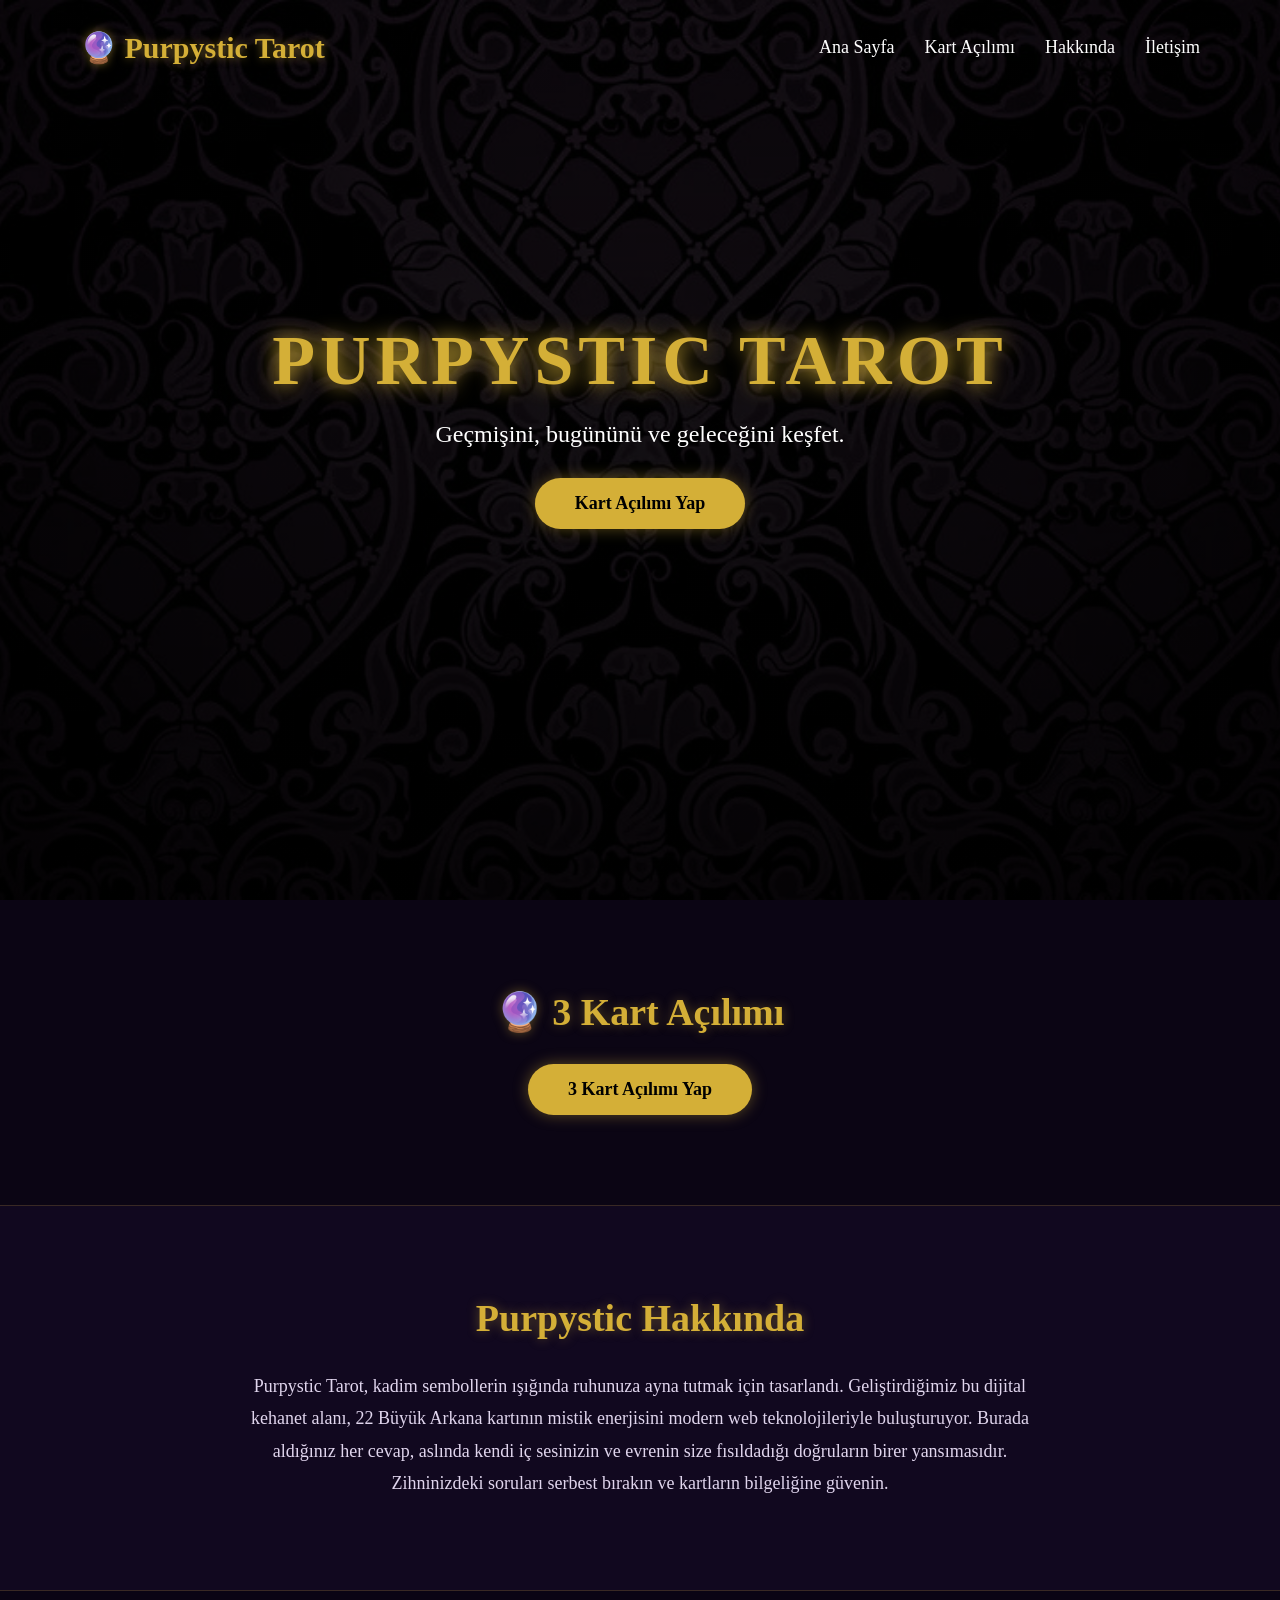
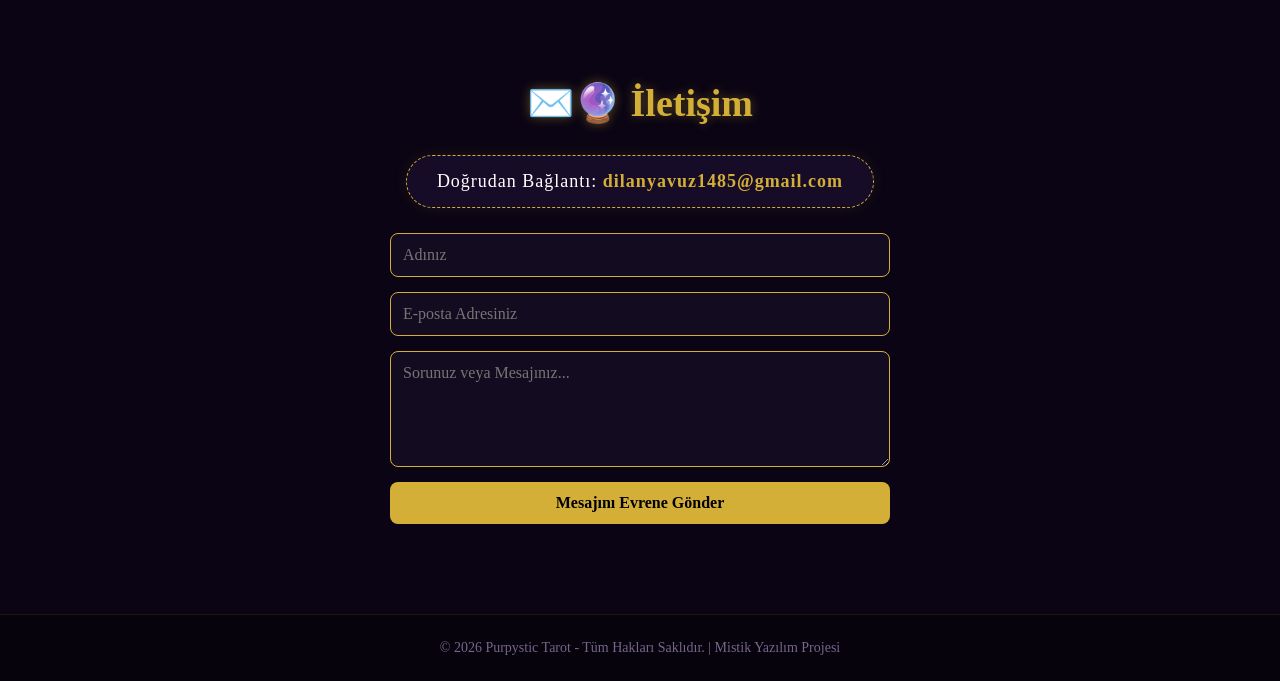
==== commit 3e50da92: "Fix HTML formatting and update button text" ====
--- a/index.html
+++ b/index.html
@@ -44,7 +44,7 @@
 
     <!-- HAKKINDA BÖLÜMÜ -->
     <section class="section-padding" id="hakkinda">
-        <h2 class="section-title">✨ Purpystic Hakkında</h2>
+        <h2 class="section-title"> Purpystic Hakkında</h2>
         <div class="about-content">
             <p>
                 Purpystic Tarot, kadim sembollerin ışığında ruhunuza ayna tutmak için tasarlandı. 
@@ -61,7 +61,7 @@
         
         <!-- Gmail Yönlendirmeli Mail Alanı -->
         <div class="mail-box">
-            ✨ Doğrudan Bağlantı: <a href="https://mail.google.com/mail/?view=cm&fs=1&to=dilanyavuz1485@gmail.com" target="_blank">dilanyavuz1485@gmail.com</a>
+             Doğrudan Bağlantı: <a href="https://mail.google.com/mail/?view=cm&fs=1&to=dilanyavuz1485@gmail.com" target="_blank">dilanyavuz1485@gmail.com</a>
         </div>
 
         <!-- HEM MAİL GÖNDEREN HEM DE UYARI VEREN AKILLI FORM -->
@@ -70,7 +70,7 @@
             <input type="email" name="E-posta" placeholder="E-posta Adresiniz" required>
             <textarea name="Mesaj" rows="5" placeholder="Sorunuz veya Mesajınız..." required></textarea>
             
-            <button type="submit" id="submitBtn">Evrene Gönder</button>
+            <button type="submit" id="submitBtn">Mesajını Evrene Gönder</button>
         </form>
     </section>
 
@@ -82,4 +82,4 @@
 <script src="script.js"></script>
 
 </body>
-</html>+</html>
